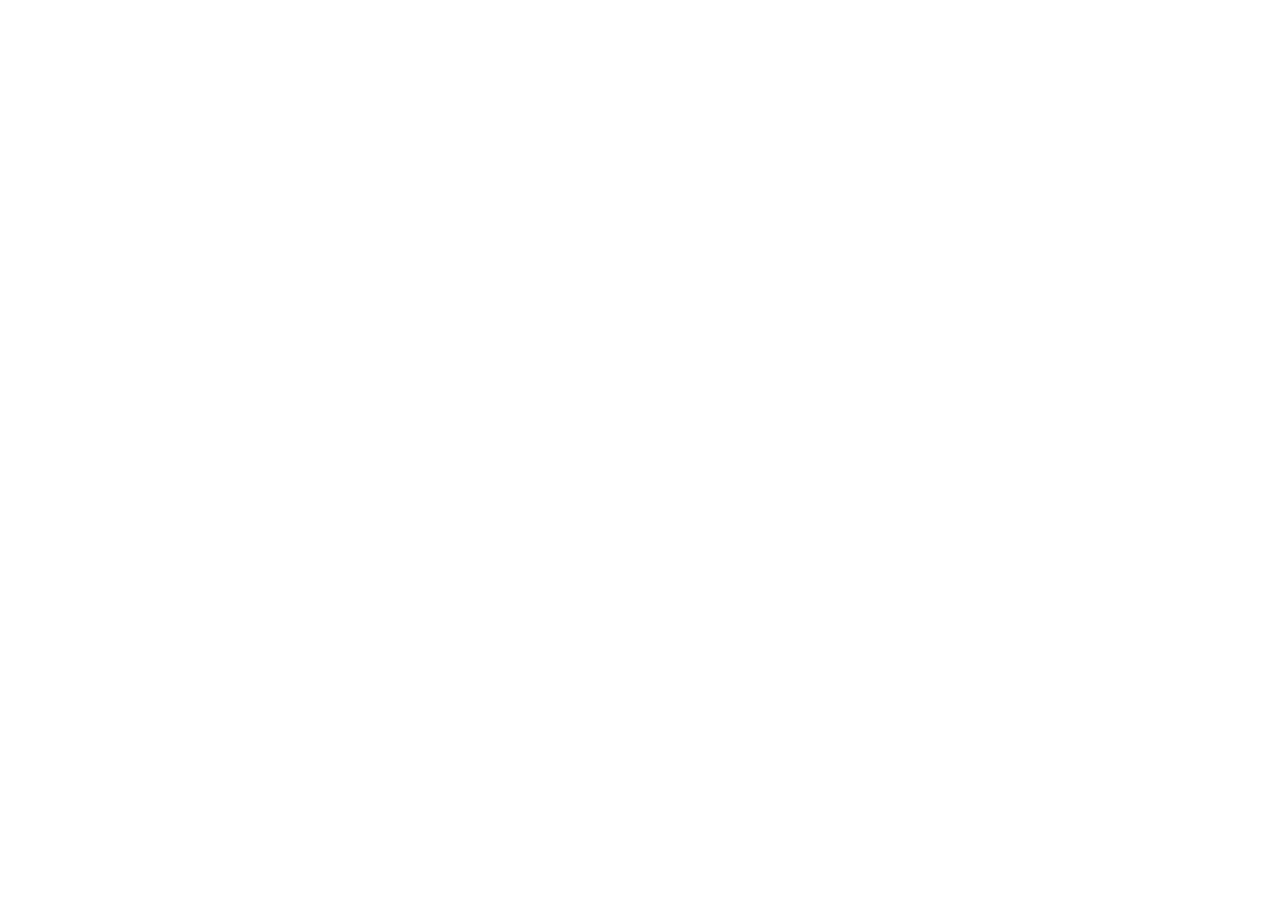
==== index.html @ ff3aeb82 "Add files via upload" ====
<!DOCTYPE html>
<html lang="en">
    <head>
        <meta charset="UTF-8">
        <meta name="viewport" content="width=device-width, initial-scale=1.0">
        <link rel="stylesheet" href="style.css">
        <title></title>
    </head>

    <body>
        <header>

        </header>

        <main>
            <img src
        </main>

        <footer>

        </footer>

        <script src="script.js"></script>
    </body>
</html>
---- style.css ----
blah blah
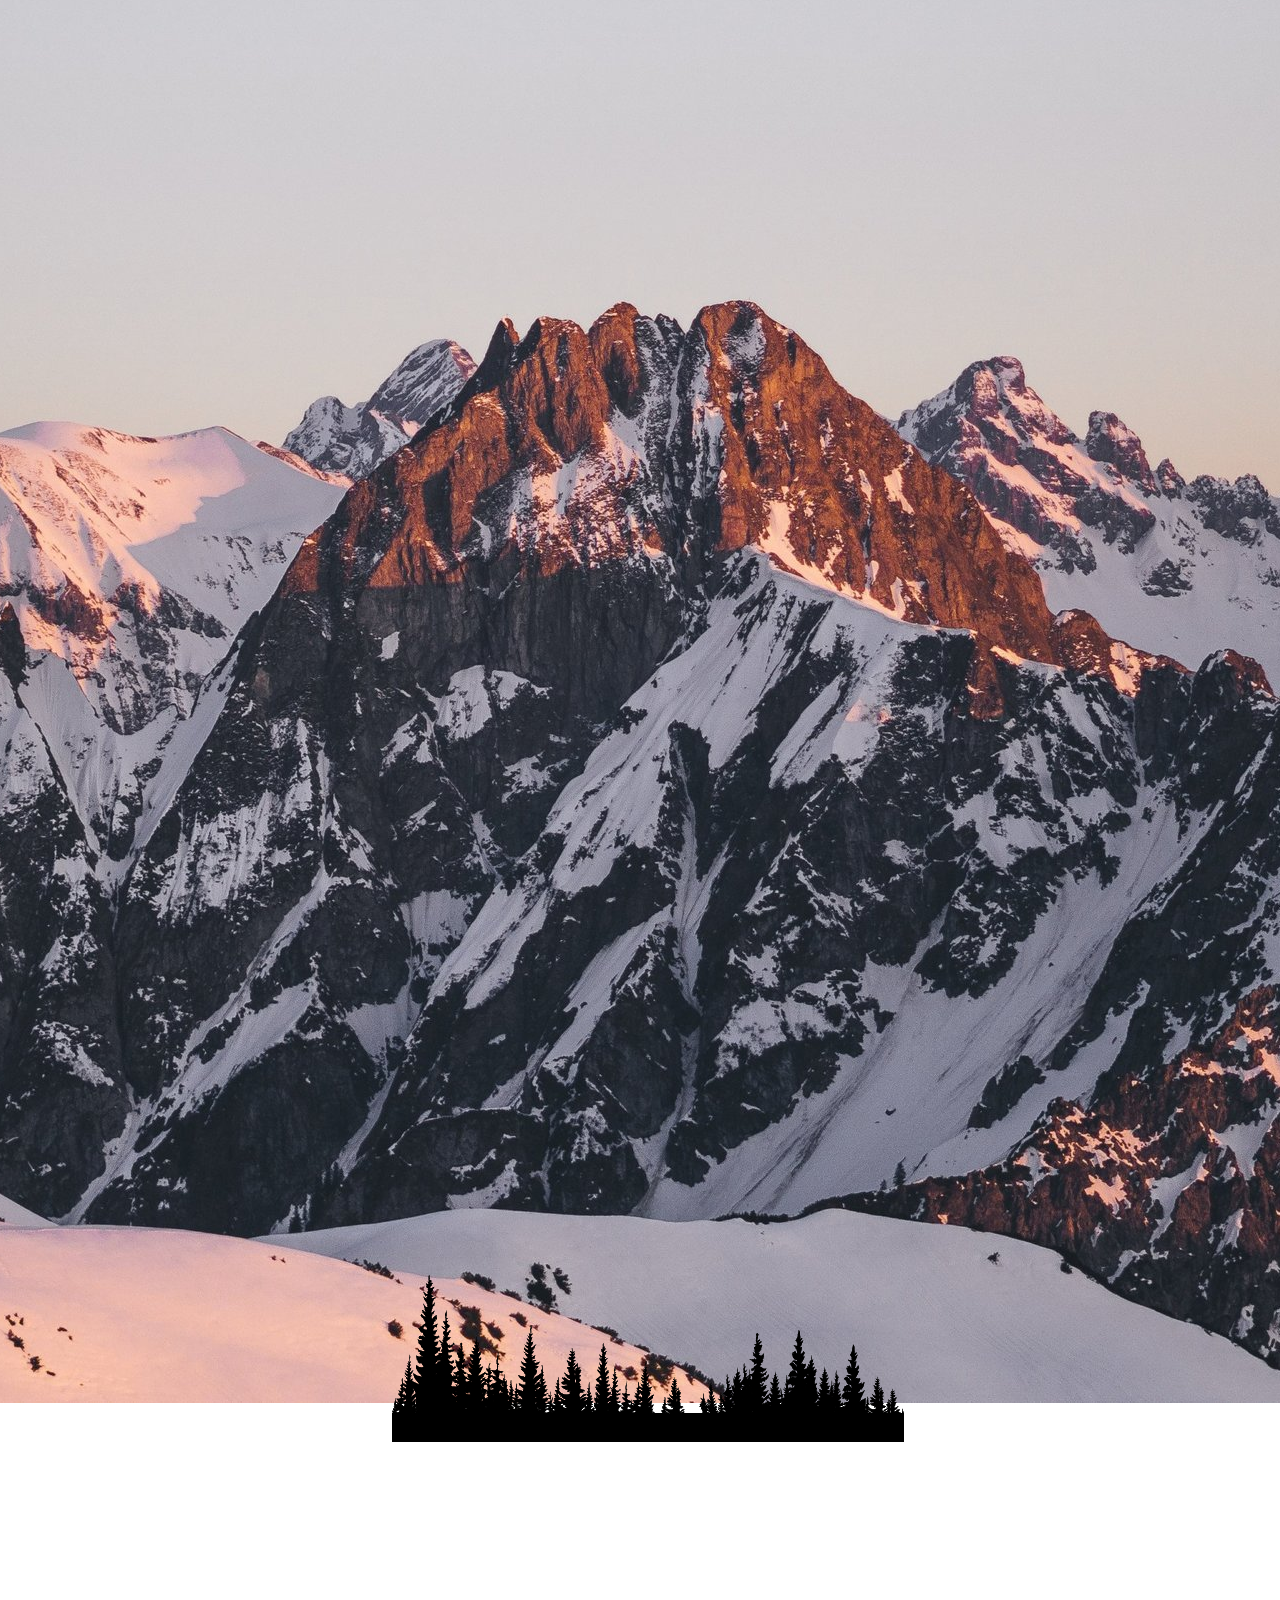
==== commit 71f8db9f: "2nd edits Functional" ====
--- a/index.html
+++ b/index.html
@@ -8,18 +8,19 @@
     </head>
 
     <body>
-        <header>
+        <main>
+            
+            <header>
+                <div class="MountainSection">
+                    <img src="MountainBackground.jpeg" class="MountainImage" />
+                </div>
 
-        </header>
+                <div class ="ForestSection">
+                    <img src="forest.png" class="ForestImage"/>
+                </div>
+            </header>
 
-        <main>
-            <img src
+            <script src="script.js"></script>
         </main>
-
-        <footer>
-
-        </footer>
-
-        <script src="script.js"></script>
     </body>
 </html>
--- a/style.css
+++ b/style.css
@@ -1 +1,48 @@
-blah blah+.MountainSection {
+    display: flex;
+    justify-content: center;
+    align-items: center;
+    flex-direction: column;
+    position: relative;
+    height: 100vh;
+    color: #eee;
+    z-index: -1;
+    text-align: center;
+    animation: fadeIn 1.5s ease-in-out;
+}
+
+.ForestSection {
+    display: flex;
+    align-items: center;
+    justify-content: center;
+    z-index: 1;
+    height: 100vh;
+    width: 100vw;
+}
+
+.animate-me {
+    animation: bounceIn 3s ease-in-out;
+}
+
+@keyframes fadeIn {
+    from {
+        opacity: 0;
+    }
+    to {
+        opacity: 1;
+    }
+}
+
+/* @keyframes bounceIn {
+    0% {
+        transform: scale(0.1);
+        opacity: 0;
+    }
+    60% {
+        transform: scale(1.2);
+        opacity: 1;
+    }
+    100% {
+        transform: scale(1);
+    }
+} */
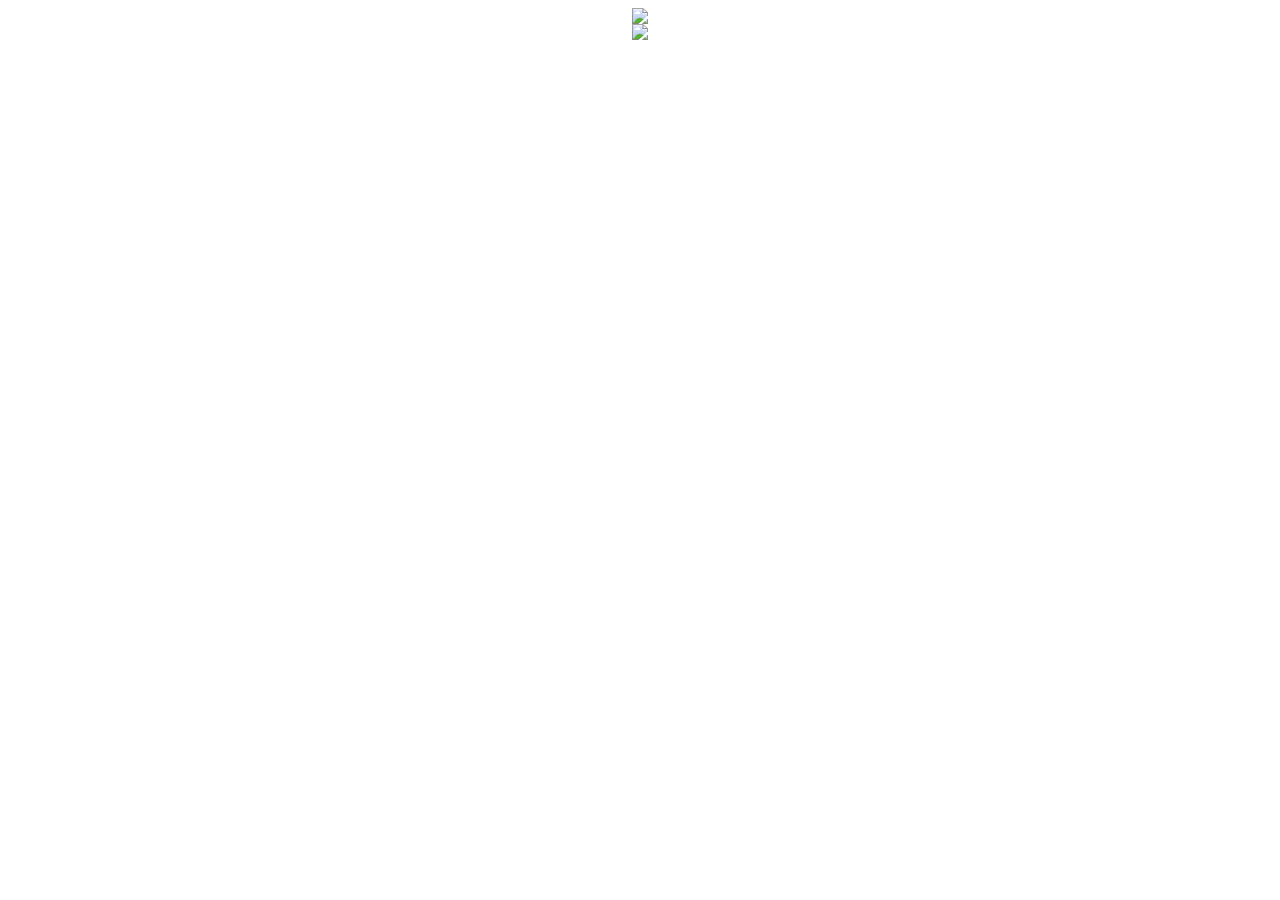
==== commit 26939090: "3rd edits" ====
--- a/index.html
+++ b/index.html
@@ -12,11 +12,13 @@
             
             <header>
                 <div class="MountainSection">
-                    <img src="MountainBackground.jpeg" class="MountainImage" />
+                    <img src="Images/MountainBackground.jpeg" class="MountainImage" />
                 </div>
+            </header>
 
+            <header>
                 <div class ="ForestSection">
-                    <img src="forest.png" class="ForestImage"/>
+                    <img src="Images/forest.png" class="ForestImage"/>
                 </div>
             </header>
 
--- a/style.css
+++ b/style.css
@@ -4,34 +4,36 @@
     align-items: center;
     flex-direction: column;
     position: relative;
-    height: 100vh;
-    color: #eee;
+    height: auto;
+    width: auto;
     z-index: -1;
     text-align: center;
-    animation: fadeIn 1.5s ease-in-out;
+    /* animation: fadeIn 1.5s ease-in-out; */
+    /* overflow: hidden; */
 }
 
 .ForestSection {
     display: flex;
     align-items: center;
     justify-content: center;
+    flex-direction: column;
     z-index: 1;
-    height: 100vh;
-    width: 100vw;
+    height: 100%;
+    width: 100%;
 }
 
 .animate-me {
     animation: bounceIn 3s ease-in-out;
 }
 
-@keyframes fadeIn {
+/* @keyframes fadeIn {
     from {
         opacity: 0;
     }
     to {
         opacity: 1;
     }
-}
+} */
 
 /* @keyframes bounceIn {
     0% {
